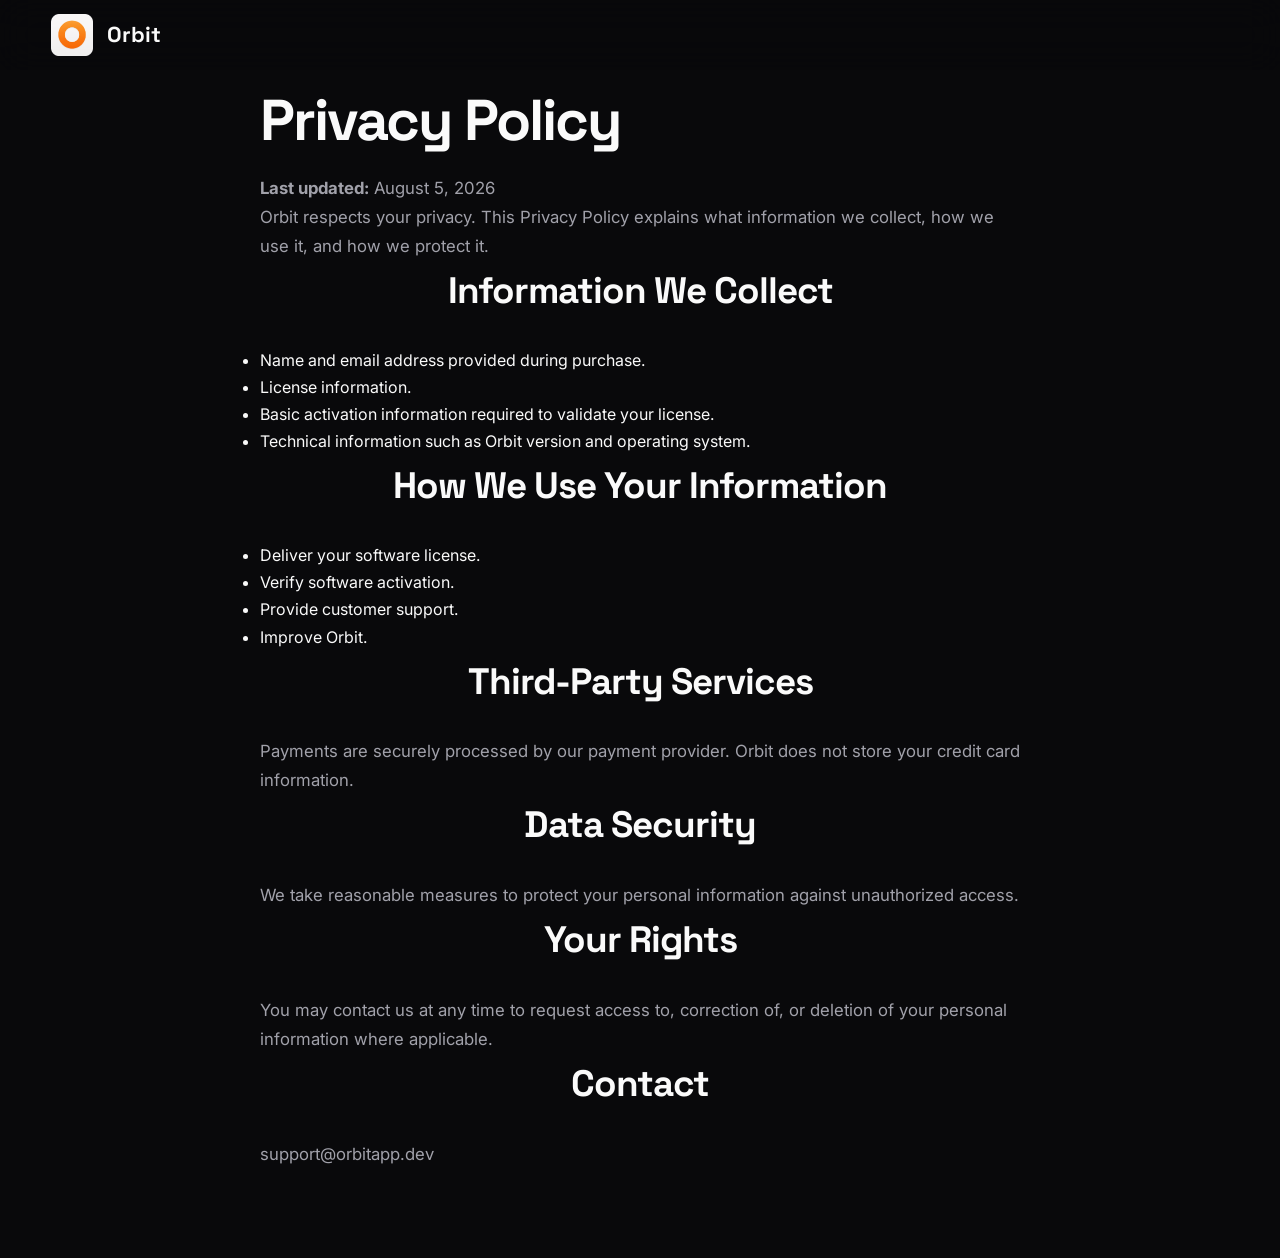
==== web/privacy.html @ 4beafddc "Create privacy.html" ====
<!DOCTYPE html>
<html lang="en">
<head>
    <meta charset="UTF-8">
    <meta name="viewport" content="width=device-width, initial-scale=1.0">
    <title>Privacy Policy • Orbit</title>

    <link rel="stylesheet" href="style.css">
</head>

<body>

<header>
    <div class="container nav">
        <a href="index.html" class="logo">
            <img src="assets/icon/app_icon.png" alt="Orbit">
            <span>Orbit</span>
        </a>
    </div>
</header>

<section class="page">
<div class="container narrow">

<h1>Privacy Policy</h1>

<p><strong>Last updated:</strong> August 5, 2026</p>

<p>
Orbit respects your privacy. This Privacy Policy explains what information we collect,
how we use it, and how we protect it.
</p>

<h2>Information We Collect</h2>

<ul>
<li>Name and email address provided during purchase.</li>
<li>License information.</li>
<li>Basic activation information required to validate your license.</li>
<li>Technical information such as Orbit version and operating system.</li>
</ul>

<h2>How We Use Your Information</h2>

<ul>
<li>Deliver your software license.</li>
<li>Verify software activation.</li>
<li>Provide customer support.</li>
<li>Improve Orbit.</li>
</ul>

<h2>Third-Party Services</h2>

<p>
Payments are securely processed by our payment provider.
Orbit does not store your credit card information.
</p>

<h2>Data Security</h2>

<p>
We take reasonable measures to protect your personal information against unauthorized access.
</p>

<h2>Your Rights</h2>

<p>
You may contact us at any time to request access to, correction of, or deletion of your personal information where applicable.
</p>

<h2>Contact</h2>

<p>
support@orbitapp.dev
</p>

</div>
</section>

</body>
</html>
---- web/style.css ----
/* ========================================== Orbit Website ========================================== */
 @import url('https://fonts.googleapis.com/css2?family=Inter:wght@400;500;600;700;800&family=Space+Grotesk:wght@500;700&display=swap');
 :root{
	 --bg:#09090B;
	 --surface:#111216;
	 --border:#23242B;
	 --text:#FAFAFA;
	 --muted:#A1A1AA;
	 --primary:#4F8CFF;
	 --primaryHover:#6CA2FF;
	 --max-width:1180px;
	 --radius:18px;
}
/* ========================================== */
 *{
	 margin:0;
	 padding:0;
	 box-sizing:border-box;
}
 html{
	 scroll-behavior:smooth;
}
 body{
	 background:var(--bg);
	 color:var(--text);
	 font-family:Inter,sans-serif;
	 line-height:1.7;
	 -webkit-font-smoothing:antialiased;
}
 img{
	 display:block;
	 max-width:100%;
}
 a{
	 color:inherit;
	 text-decoration:none;
}
/* ========================================== */
 .container{
	 width:min(92%,var(--max-width));
	 margin:auto;
}
 .narrow{
	 max-width:760px;
}
/* ========================================== */
 section{
	 padding:90px 0;
}
/* ========================================== SCROLL ANIMATION ========================================== */
 .fade{
	 opacity:0;
	 transform:translateY(30px);
	 transition:opacity .6s ease, transform .6s ease;
}
 .fade.show{
	 opacity:1;
	 transform:translateY(0);
}
 @media (prefers-reduced-motion: reduce){
	 .fade{
		 opacity:1;
		 transform:none;
		 transition:none;
	}
}
/* ========================================== */
 h1{
	 font-family:"Space Grotesk",sans-serif;
	 font-size:3.6rem;
	 line-height:1.05;
	 font-weight:700;
	 letter-spacing:-2px;
	 margin-bottom:24px;
}
 h2{
	 font-family:"Space Grotesk",sans-serif;
	 font-size:2.3rem;
	 margin-bottom:24px;
	 text-align:center;
	 letter-spacing:-1px;
}
 h3{
	 font-size:1.3rem;
	 margin-bottom:14px;
}
  p{
	 color:var(--muted);
	 font-size:1.05rem;
}
/* ========================================== HEADER ========================================== */
 header{
	 position:fixed;
	 top:0;
	 width:100%;
	 z-index:999;
	 backdrop-filter:blur(18px);
	 background:rgba(9,9,11,.55);
	 transition:.3s;
}
 header.scrolled{
	 background:rgba(9,9,11,.92);
	 border-bottom:1px solid rgba(255,255,255,.05);
}
  .nav{
	 height:70px;
	 display:flex;
	 align-items:center;
	 justify-content:space-between;
}
 .logo{
	 display:flex;
	 align-items:center;
	 gap:14px;
}
 .logo img{
	 width:42px;
}
 .logo span{
	 font-family:"Space Grotesk";
	 font-size:1.35rem;
	 font-weight:700;
}
 nav{
	 display:flex;
	 gap:34px;
}
 nav a{
	 color:var(--muted);
	 transition:.25s;
	 font-weight:500;
}
 nav a:hover{
	 color:white;
}
/* ========================================== HERO ========================================== */
  .hero{
	 padding-top:130px;
	 text-align:left;
}
  .hero h1{
	 max-width:900px;
	 margin:0px;
     font-size:3.1rem;
}
  .hero p{
	 max-width:720px;
	 margin: 18px 0px 32px;
	 font-size:1.2rem;
}
  .hero-buttons{
	 display:flex;
	 justify-content:left;
	 gap:16px;
	 margin-bottom:48px;
}
 .hero-image{
	 border-radius:22px;
	 border:1px solid var(--border);
	 box-shadow: 0 40px 90px rgba(0,0,0,.45);
}
/* ========================================== BUTTONS ========================================== */
  .btn{
	 display:inline-flex;
	 align-items:center;
	 justify-content:center;
	 padding: 13px 24px;
	 border-radius:999px;
	 transition:.25s;
	 font-weight:600;
}
 .btn-primary{
	 background:var(--primary);
	 color:white;
}
 .btn-primary:hover{
	 background:var(--primaryHover);
	 transform:translateY(-2px);
}
 .btn-secondary{
	 border:1px solid var(--border);
}
 .btn-secondary:hover{
	 background:rgba(255,255,255,.04);
}
/* ========================================== INSPIRED BY GAMES ========================================== */
 .games{
	 text-align:center;
}
 .games h2{
	 margin-bottom:20px;
}
 .games p{
	 max-width:760px;
	 margin:0 auto 24px;
}
 .game-demo{
	 margin:40px auto;
	 border-radius:22px;
	 border:1px solid var(--border);
	 overflow:hidden;
	 box-shadow: 0 35px 80px rgba(0,0,0,.45);
}
  .caption{
	 font-size:.95rem;
	 color:#7C7C85;
	 margin-top:-10px;
}
/* ========================================== PRODUCT SHOWCASE ========================================== */
  .showcase{
	 padding:100px 0;
}
  .showcase-item{
	 display:grid;
	 grid-template-columns: 1.2fr .8fr;
	 gap:60px;
	 align-items:center;
	 margin-bottom:100px;
}
 .showcase-item.reverse{
	 grid-template-columns: .8fr 1.2fr;
}
 .showcase-item.reverse .text{
	 order:1;
}
 .showcase-item.reverse .image{
	 order:2;
}
 .image{
	 position:relative;
}
 .image img{
	 width:100%;
	 border-radius:22px;
	 border:1px solid var(--border);
	 box-shadow: 0 40px 90px rgba(0,0,0,.45);
	 transition:.4s;
}
 .image img:hover{
	 transform:translateY(-8px);
}
 .text{
	 max-width:420px;
}
  .text span{
	 display:inline-block;
	 color:#7DAFFF;
	 font-size:.95rem;
	 margin-bottom:14px;
	 letter-spacing:.15em;
	 text-transform:uppercase;
}
  .text h3{
	 font-family:"Space Grotesk";
	 font-size:1.7rem;
	 line-height:1.15;
	 margin-bottom:16px;
}
  .text p{
	 font-size:1rem;
}
/* ========================================== CONTROLS ========================================== */
  .controls{
	 padding-top:30px;
}
 .controls table{
	 width:100%;
	 border-collapse:collapse;
	 margin-top:32px;
}
 .controls th{
	 text-align:left;
	 padding:16px;
	 color:white;
	 font-weight:600;
	 border-bottom:1px solid var(--border);
}
 .controls td{
	 padding:16px;
	 color:var(--muted);
	 border-bottom:1px solid var(--border);
}
 .controls tr{
	 transition:.25s;
}
 .controls tr:hover{
	 background:rgba(255,255,255,.02);
}
/* ========================================== SECTION TITLE ========================================== */
  .section-title{
	 max-width:760px;
	 margin:0 auto 50px;
	 text-align:center;
}
 .section-title h2{
	 margin-bottom:16px;
}
 .section-title p{
	 font-size:1.05rem;
}
/* ========================================== IMAGE EFFECT ========================================== */
 .image::after{
	 content:"";
	 position:absolute;
	 inset:0;
	 border-radius:22px;
	 pointer-events:none;
	 box-shadow: inset 0 0 0 1px rgba(255,255,255,.03);
}
/* ========================================== RESPONSIVE (Showcase) ========================================== */
 @media(max-width:950px){
	 .showcase-item, .showcase-item.reverse{
		 grid-template-columns:1fr;
		 gap:36px;
		 margin-bottom:80px;
	}
	 .showcase-item.reverse .text, .showcase-item.reverse .image{
		 order:unset;
	}
	 .text{
		 max-width:100%;
		 text-align:center;
		 margin:auto;
	}
}
/* ========================================== PRICING ========================================== */
 .pricing{
	 position:relative;
	 text-align:center;
	 overflow:hidden;
}
 .pricing::before{
	 content:"";
	 position:absolute;
	 top:-200px;
	 left:50%;
	 transform:translateX(-50%);
	 width:720px;
	 height:720px;
	 background:radial-gradient(circle, rgba(79,140,255,.14), transparent 60%);
	 pointer-events:none;
}
 .eyebrow{
	 display:inline-block;
	 color:#7DAFFF;
	 font-size:.95rem;
	 letter-spacing:.15em;
	 text-transform:uppercase;
	 margin-bottom:18px;
}
 .price-card{
	 position:relative;
	 max-width:480px;
	 margin:0 auto;
	 padding:40px 36px;
	 background:linear-gradient(180deg, rgba(255,255,255,.04), rgba(255,255,255,0));
	 border:1px solid var(--border);
	 border-radius:var(--radius);
	 text-align:center;
	 box-shadow: 0 30px 70px rgba(0,0,0,.4);
	 transition:.3s;
}
 .price-card:hover{
	 transform:translateY(-4px);
	 border-color:rgba(79,140,255,.45);
}
 .badge{
	 display:inline-block;
	 padding:6px 14px;
	 background:rgba(79,140,255,.12);
	 color:#7DAFFF;
	 border:1px solid rgba(79,140,255,.3);
	 border-radius:999px;
	 font-size:.85rem;
	 font-weight:600;
	 letter-spacing:.05em;
	 text-transform:uppercase;
	 margin-bottom:24px;
}
 .price-name{
	 font-family:"Space Grotesk",sans-serif;
	 font-size:1.5rem;
	 font-weight:700;
	 margin-bottom:10px;
}
 .price{
	 display:flex;
	 align-items:baseline;
	 justify-content:center;
	 gap:6px;
	 margin-bottom:12px;
}
 .currency{
	 font-size:1.6rem;
	 color:var(--muted);
	 font-weight:600;
}
 .amount{
	 font-family:"Space Grotesk",sans-serif;
	 font-size:4rem;
	 font-weight:700;
	 line-height:1;
	 letter-spacing:-2px;
}
 .per{
	 color:var(--muted);
	 font-size:1rem;
}
 .price-desc{
	 margin-bottom:30px;
}
 .price-features{
	 list-style:none;
	 text-align:left;
	 margin-bottom:30px;
}
 .price-features li{
	 display:flex;
	 align-items:center;
	 gap:12px;
	 padding:9px 0;
	 color:var(--text);
	 border-bottom:1px solid rgba(255,255,255,.05);
}
 .price-features li:last-child{
	 border-bottom:none;
}
 .check{
	 display:inline-flex;
	 align-items:center;
	 justify-content:center;
	 width:22px;
	 height:22px;
	 border-radius:50%;
	 background:rgba(79,140,255,.15);
	 color:#7DAFFF;
	 font-size:.8rem;
	 font-weight:700;
	 flex-shrink:0;
}
 .price-card .btn{
	 width:100%;
}
 .guarantee{
	 font-size:.9rem;
	 margin-top:16px;
	 color:#7C7C85;
}
/* ========================================== FOOTER ========================================== */
 footer{
	 border-top:1px solid var(--border);
	 background:rgba(255,255,255,.02);
}
 .footer-top{
	 display:grid;
	 grid-template-columns: 1.5fr 1fr 1fr;
	 gap:60px;
	 padding:48px 0 36px;
}
 .footer-brand p{
	 max-width:280px;
	 margin-top:16px;
	 font-size:1rem;
}
 .footer-col{
	 display:flex;
	 flex-direction:column;
	 gap:14px;
}
 .footer-col h4{
	 font-size:.95rem;
	 letter-spacing:.1em;
	 text-transform:uppercase;
	 color:var(--text);
	 margin-bottom:6px;
}
 .footer-col a{
	 color:var(--muted);
	 font-size:.98rem;
	 transition:.25s;
	 width:fit-content;
}
 .footer-col a:hover{
	 color:white;
}
 .footer-bottom{
	 display:flex;
	 align-items:center;
	 justify-content:space-between;
	 gap:20px;
	 padding:20px 0;
	 border-top:1px solid var(--border);
}
 .footer-bottom p{
	 font-size:.9rem;
}
 @media(max-width:950px){
	 .footer-top{
		 grid-template-columns:1fr;
		 gap:36px;
	}
	 .footer-bottom{
		 flex-direction:column;
		 text-align:center;
	}
}
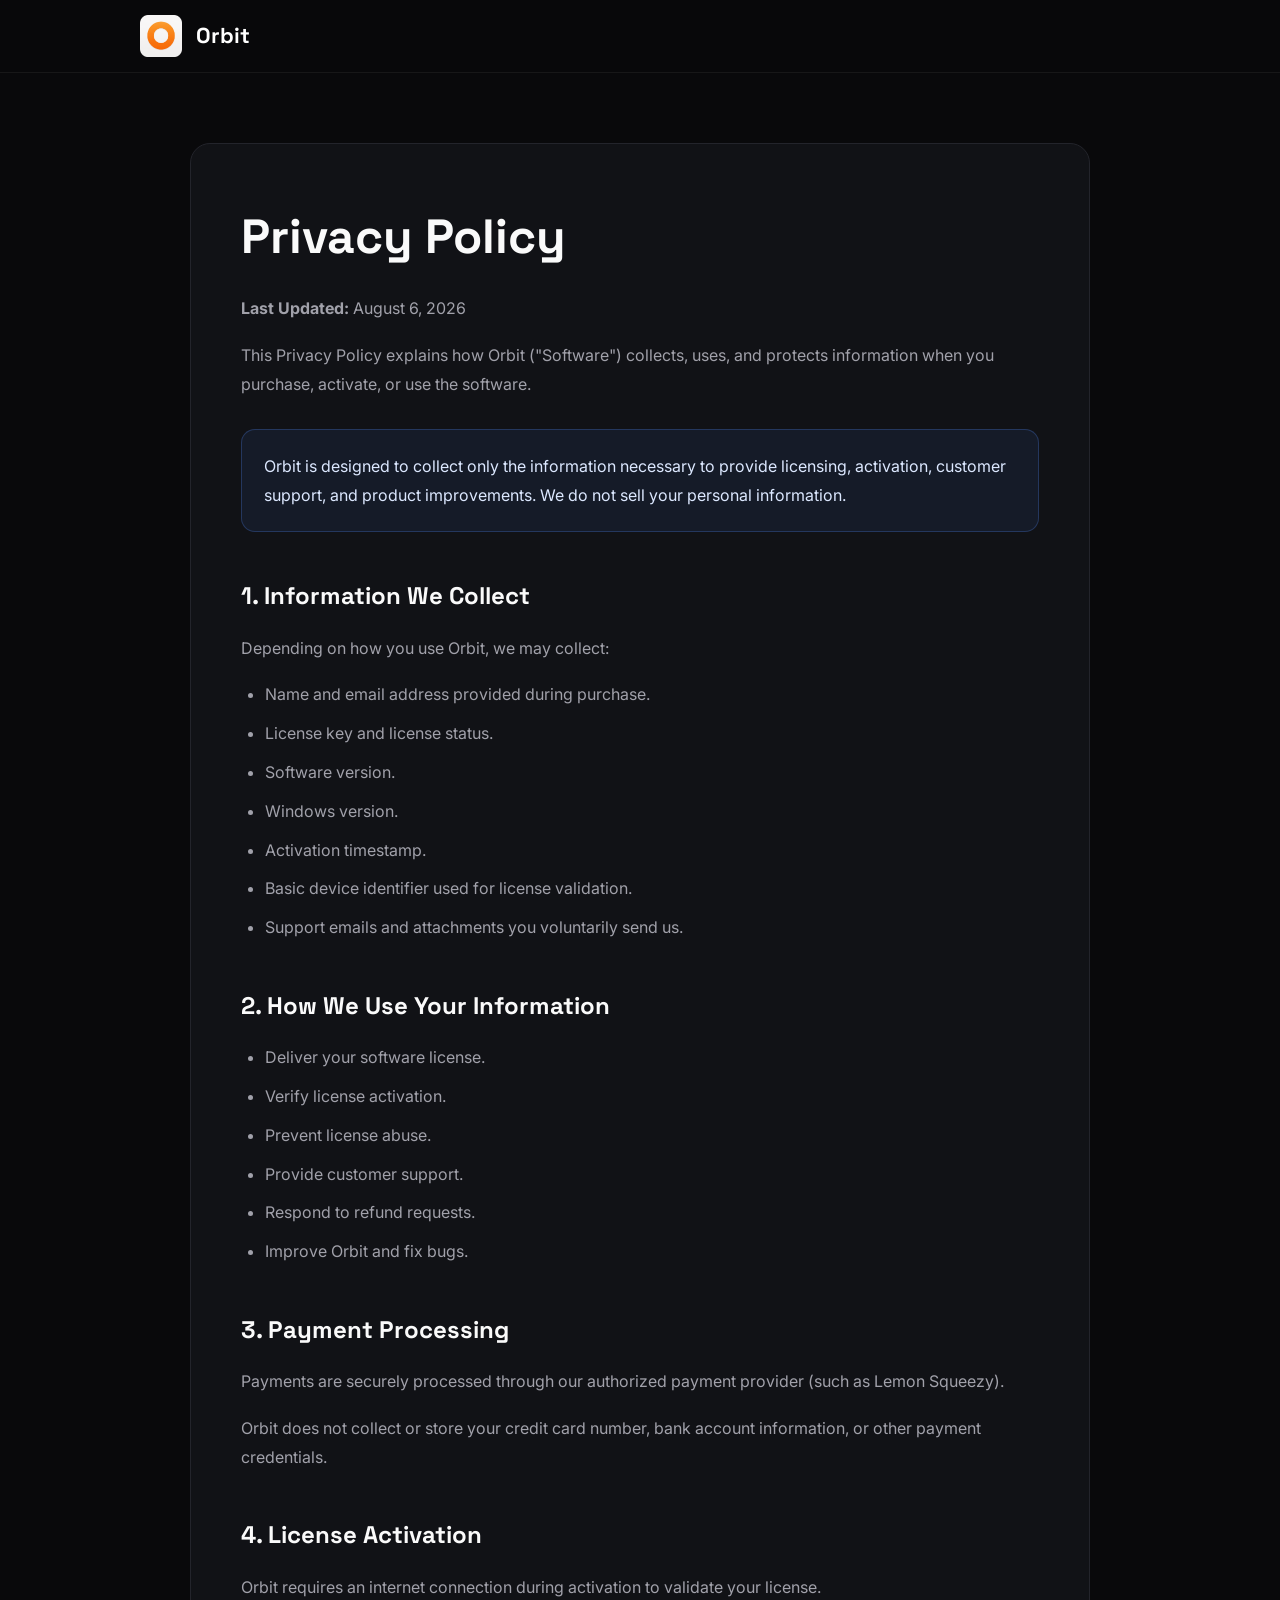
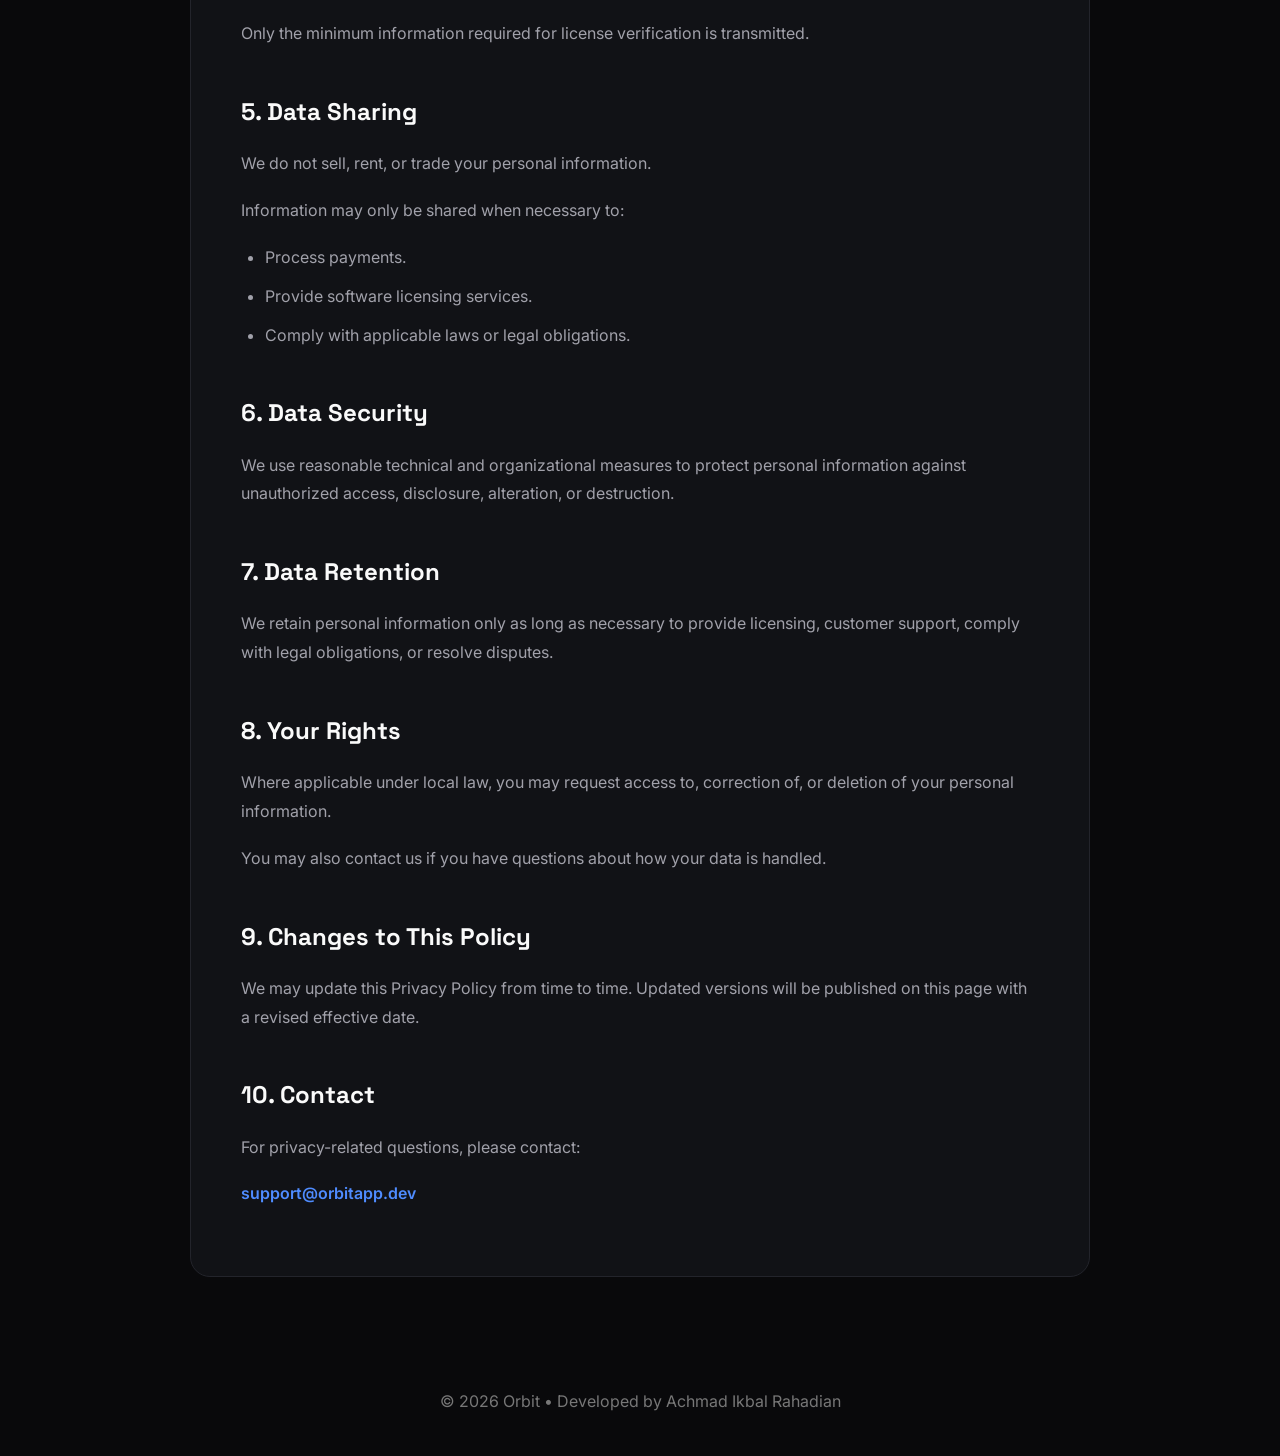
==== commit 0c90ee31: "Update privacy.html" ====
--- a/web/privacy.html
+++ b/web/privacy.html
@@ -1,81 +1,213 @@
 <!DOCTYPE html>
 <html lang="en">
+
 <head>
-    <meta charset="UTF-8">
-    <meta name="viewport" content="width=device-width, initial-scale=1.0">
-    <title>Privacy Policy • Orbit</title>
-
-    <link rel="stylesheet" href="style.css">
+	<meta charset="UTF-8">
+	<meta name="viewport" content="width=device-width, initial-scale=1.0">
+	<title>Privacy Policy • Orbit</title>
+	<style>
+	@import url('https://fonts.googleapis.com/css2?family=Inter:wght@400;500;600;700&family=Space+Grotesk:wght@600;700&display=swap');
+	:root {
+		--bg: #09090B;
+		--surface: #111216;
+		--border: #23242B;
+		--text: #FAFAFA;
+		--muted: #A1A1AA;
+		--primary: #4F8CFF;
+	}
+	
+	* {
+		margin: 0;
+		padding: 0;
+		box-sizing: border-box;
+	}
+	
+	body {
+		background: var(--bg);
+		color: var(--text);
+		font-family: Inter, sans-serif;
+		line-height: 1.8;
+	}
+	
+	header {
+		position: sticky;
+		top: 0;
+		backdrop-filter: blur(18px);
+		background: rgba(9, 9, 11, .85);
+		border-bottom: 1px solid rgba(255, 255, 255, .06);
+	}
+	
+	.container {
+		width: min(92%, 1000px);
+		margin: auto;
+	}
+	
+	.nav {
+		height: 72px;
+		display: flex;
+		align-items: center;
+	}
+	
+	.logo {
+		display: flex;
+		align-items: center;
+		gap: 14px;
+		color: white;
+		text-decoration: none;
+	}
+	
+	.logo img {
+		width: 42px;
+	}
+	
+	.logo span {
+		font-family: "Space Grotesk";
+		font-size: 1.35rem;
+		font-weight: 700;
+	}
+	
+	main {
+		padding: 70px 20px;
+	}
+	
+	.card {
+		max-width: 900px;
+		margin: auto;
+		background: var(--surface);
+		border: 1px solid var(--border);
+		border-radius: 20px;
+		padding: 50px;
+	}
+	
+	h1 {
+		font-family: "Space Grotesk";
+		font-size: 3rem;
+		margin-bottom: 14px;
+	}
+	
+	h2 {
+		font-family: "Space Grotesk";
+		margin-top: 42px;
+		margin-bottom: 16px;
+	}
+	
+	p {
+		color: var(--muted);
+		margin-bottom: 18px;
+	}
+	
+	ul {
+		margin-left: 24px;
+	}
+	
+	li {
+		color: var(--muted);
+		margin-bottom: 10px;
+	}
+	
+	.notice {
+		background: rgba(79, 140, 255, .08);
+		border: 1px solid rgba(79, 140, 255, .25);
+		border-radius: 14px;
+		padding: 22px;
+		margin: 30px 0;
+	}
+	
+	.notice p {
+		margin: 0;
+		color: #dce8ff;
+	}
+	
+	.email {
+		color: var(--primary);
+		text-decoration: none;
+		font-weight: 600;
+	}
+	
+	footer {
+		text-align: center;
+		padding: 40px;
+		color: #777;
+	}
+	
+	@media(max-width:768px) {
+		.card {
+			padding: 30px 24px;
+		}
+		h1 {
+			font-size: 2.2rem;
+		}
+	}
+	</style>
 </head>
 
 <body>
-
-<header>
-    <div class="container nav">
-        <a href="index.html" class="logo">
-            <img src="assets/icon/app_icon.png" alt="Orbit">
-            <span>Orbit</span>
-        </a>
-    </div>
-</header>
-
-<section class="page">
-<div class="container narrow">
-
-<h1>Privacy Policy</h1>
-
-<p><strong>Last updated:</strong> August 5, 2026</p>
-
-<p>
-Orbit respects your privacy. This Privacy Policy explains what information we collect,
-how we use it, and how we protect it.
-</p>
-
-<h2>Information We Collect</h2>
-
-<ul>
-<li>Name and email address provided during purchase.</li>
-<li>License information.</li>
-<li>Basic activation information required to validate your license.</li>
-<li>Technical information such as Orbit version and operating system.</li>
-</ul>
-
-<h2>How We Use Your Information</h2>
-
-<ul>
-<li>Deliver your software license.</li>
-<li>Verify software activation.</li>
-<li>Provide customer support.</li>
-<li>Improve Orbit.</li>
-</ul>
-
-<h2>Third-Party Services</h2>
-
-<p>
-Payments are securely processed by our payment provider.
-Orbit does not store your credit card information.
-</p>
-
-<h2>Data Security</h2>
-
-<p>
-We take reasonable measures to protect your personal information against unauthorized access.
-</p>
-
-<h2>Your Rights</h2>
-
-<p>
-You may contact us at any time to request access to, correction of, or deletion of your personal information where applicable.
-</p>
-
-<h2>Contact</h2>
-
-<p>
+	<header>
+		<div class="container nav">
+			<a href="index.html" class="logo"> <img src="assets/icon/app_icon.png" alt="Orbit"> <span>Orbit</span> </a>
+		</div>
+	</header>
+	<main>
+		<div class="card">
+			<h1>Privacy Policy</h1>
+			<p><strong>Last Updated:</strong> August 6, 2026</p>
+			<p> This Privacy Policy explains how Orbit ("Software") collects, uses, and protects information when you purchase, activate, or use the software. </p>
+			<div class="notice">
+				<p> Orbit is designed to collect only the information necessary to provide licensing, activation, customer support, and product improvements. We do not sell your personal information. </p>
+			</div>
+			<h2>1. Information We Collect</h2>
+			<p>Depending on how you use Orbit, we may collect:</p>
+			<ul>
+				<li>Name and email address provided during purchase.</li>
+				<li>License key and license status.</li>
+				<li>Software version.</li>
+				<li>Windows version.</li>
+				<li>Activation timestamp.</li>
+				<li>Basic device identifier used for license validation.</li>
+				<li>Support emails and attachments you voluntarily send us.</li>
+			</ul>
+			<h2>2. How We Use Your Information</h2>
+			<ul>
+				<li>Deliver your software license.</li>
+				<li>Verify license activation.</li>
+				<li>Prevent license abuse.</li>
+				<li>Provide customer support.</li>
+				<li>Respond to refund requests.</li>
+				<li>Improve Orbit and fix bugs.</li>
+			</ul>
+			<h2>3. Payment Processing</h2>
+			<p> Payments are securely processed through our authorized payment provider (such as Lemon Squeezy). </p>
+			<p> Orbit does not collect or store your credit card number, bank account information, or other payment credentials. </p>
+			<h2>4. License Activation</h2>
+			<p> Orbit requires an internet connection during activation to validate your license. </p>
+			<p> Only the minimum information required for license verification is transmitted. </p>
+			<h2>5. Data Sharing</h2>
+			<p> We do not sell, rent, or trade your personal information. </p>
+			<p> Information may only be shared when necessary to: </p>
+			<ul>
+				<li>Process payments.</li>
+				<li>Provide software licensing services.</li>
+				<li>Comply with applicable laws or legal obligations.</li>
+			</ul>
+			<h2>6. Data Security</h2>
+			<p> We use reasonable technical and organizational measures to protect personal information against unauthorized access, disclosure, alteration, or destruction. </p>
+			<h2>7. Data Retention</h2>
+			<p> We retain personal information only as long as necessary to provide licensing, customer support, comply with legal obligations, or resolve disputes. </p>
+			<h2>8. Your Rights</h2>
+			<p> Where applicable under local law, you may request access to, correction of, or deletion of your personal information. </p>
+			<p> You may also contact us if you have questions about how your data is handled. </p>
+			<h2>9. Changes to This Policy</h2>
+			<p> We may update this Privacy Policy from time to time. Updated versions will be published on this page with a revised effective date. </p>
+			<h2>10. Contact</h2>
+			<p> For privacy-related questions, please contact: </p>
+			<p> <a class="email" href="mailto:support@orbitapp.dev">
+
 support@orbitapp.dev
-</p>
-
-</div>
-</section>
-
+
+</a> </p>
+		</div>
+	</main>
+	<footer> © 2026 Orbit • Developed by Achmad Ikbal Rahadian </footer>
 </body>
+
 </html>
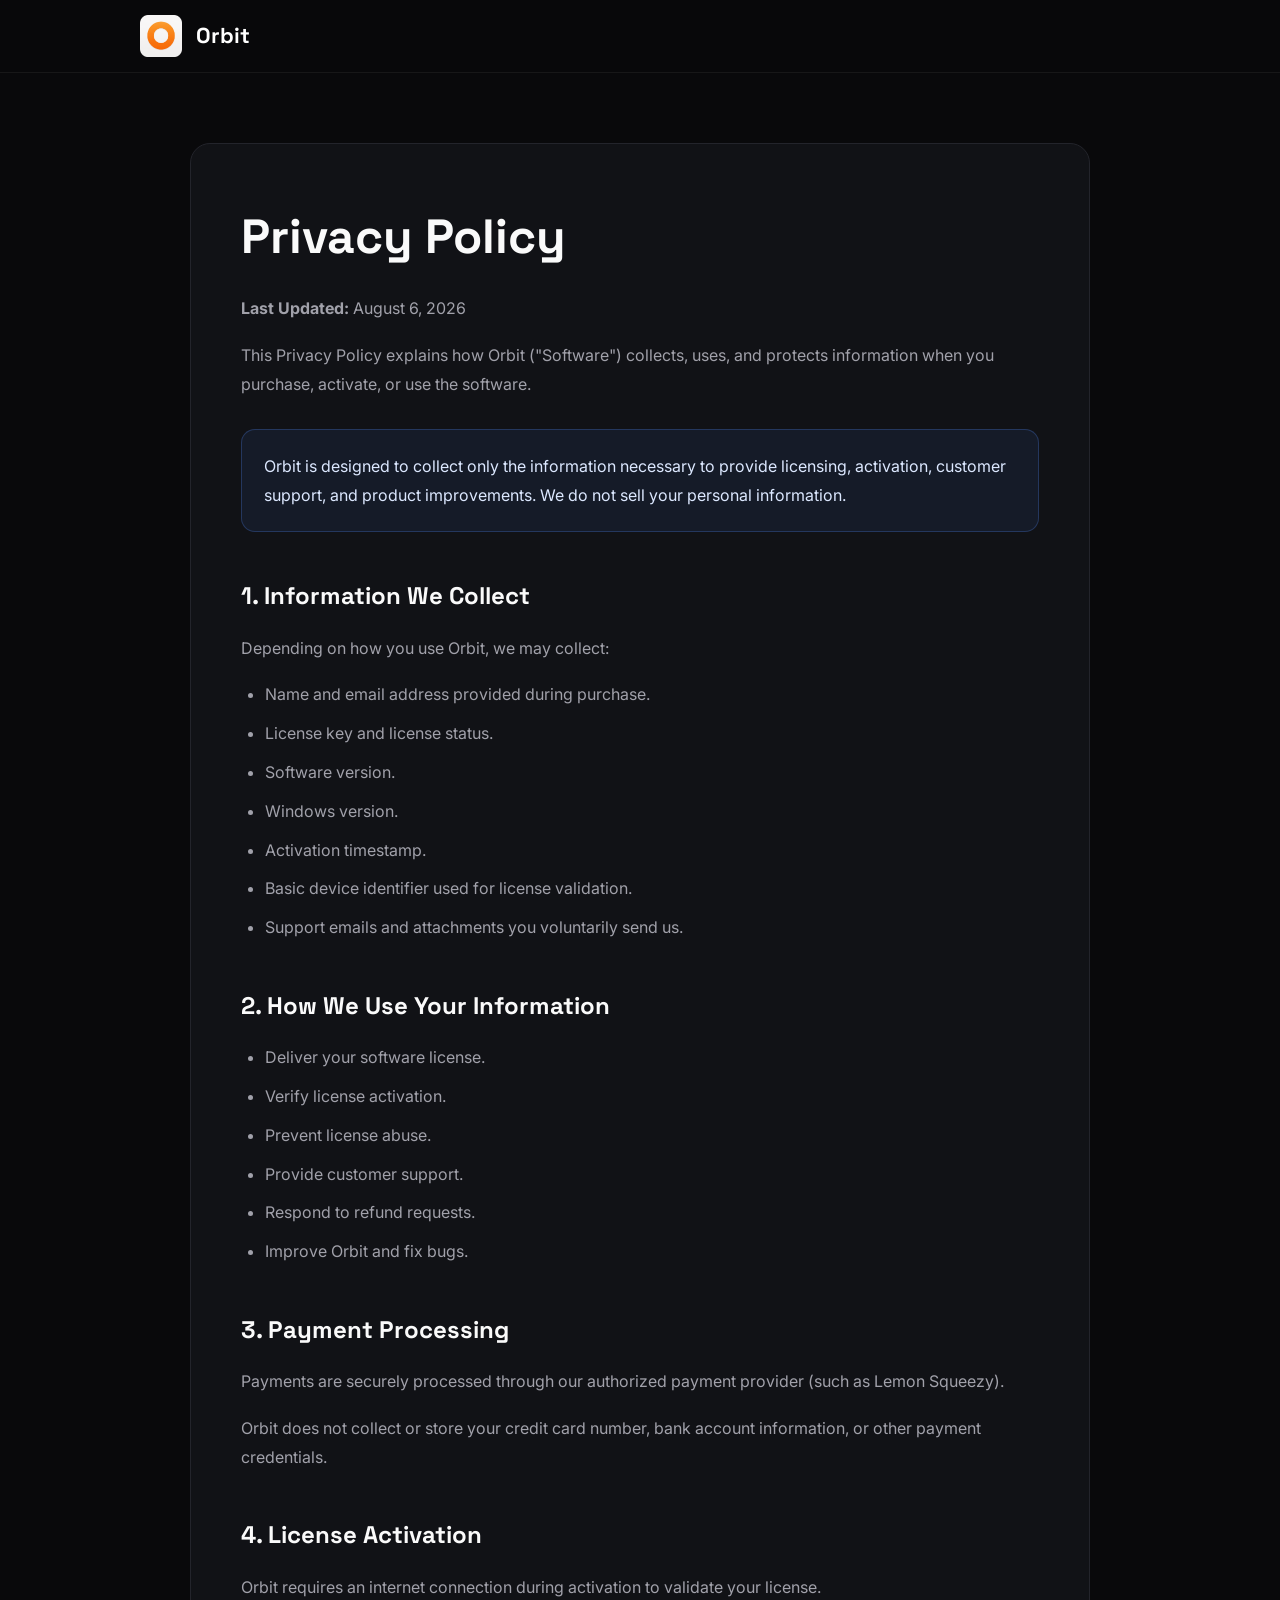
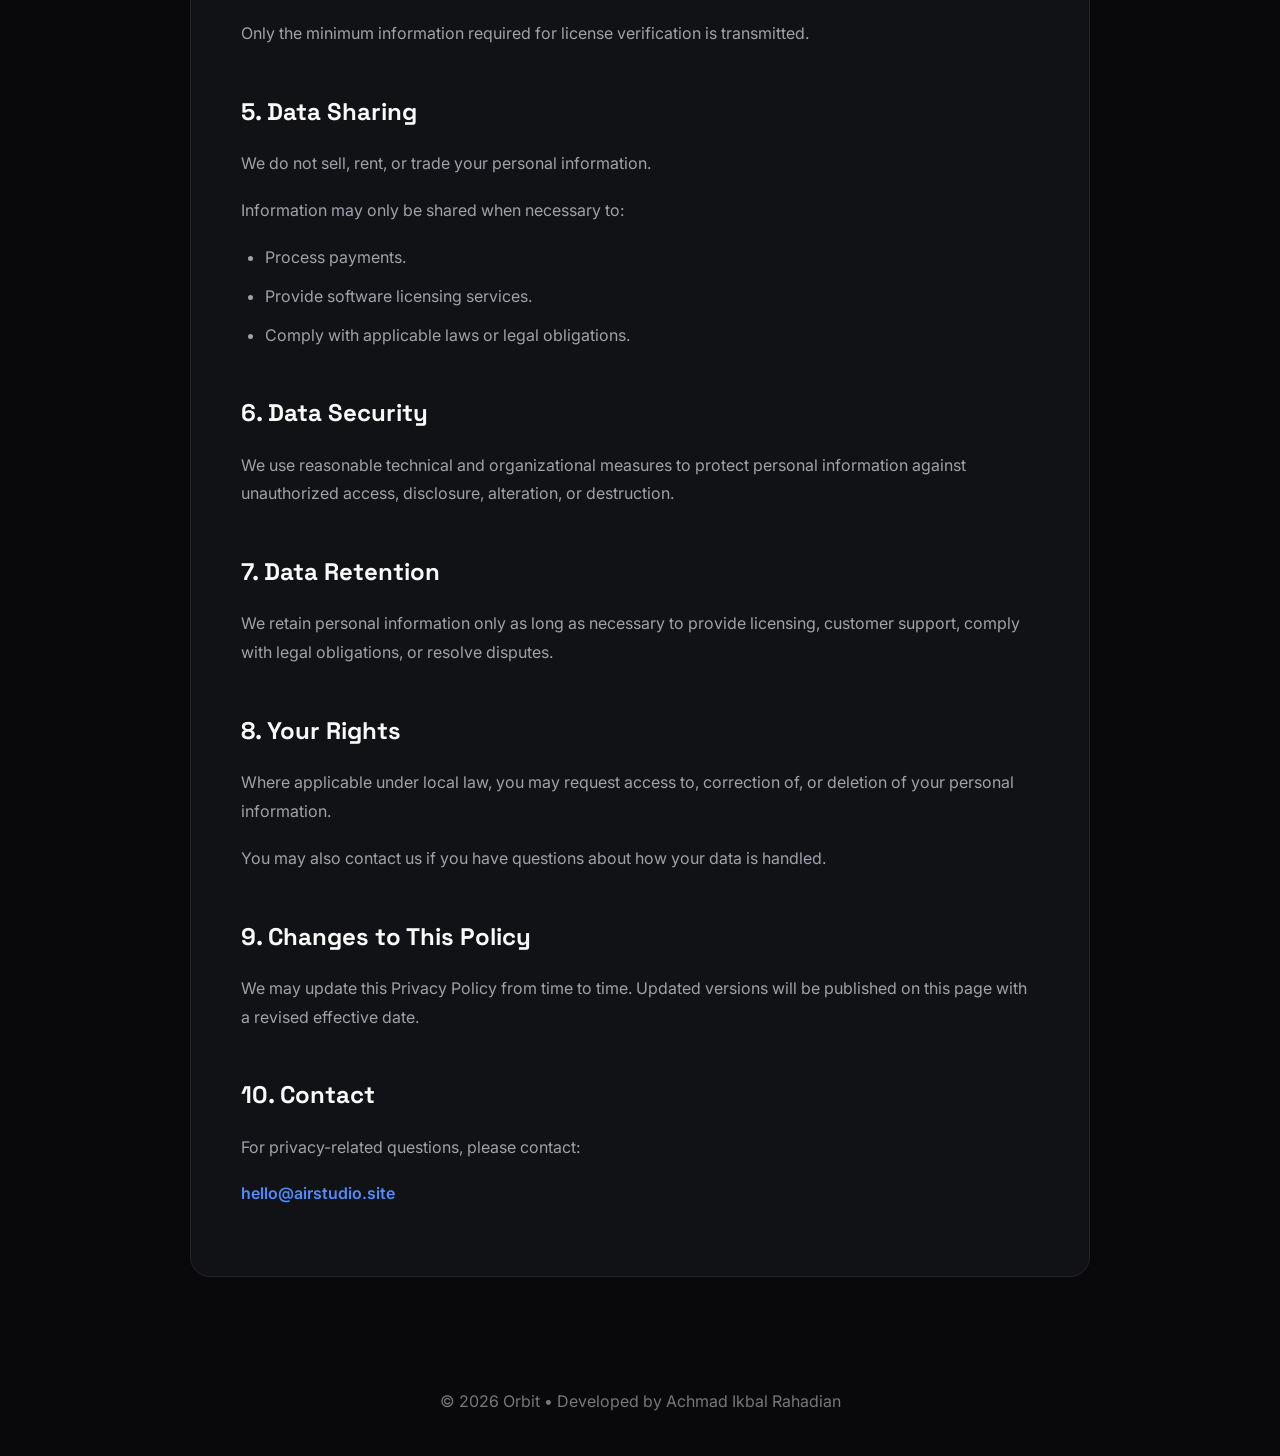
==== commit 6b2d0e96: "Update privacy.html" ====
--- a/web/privacy.html
+++ b/web/privacy.html
@@ -5,6 +5,7 @@
 	<meta charset="UTF-8">
 	<meta name="viewport" content="width=device-width, initial-scale=1.0">
 	<title>Privacy Policy • Orbit</title>
+	<link rel="icon" type="image/png" href="assets/icon/app_icon.png">
 	<style>
 	@import url('https://fonts.googleapis.com/css2?family=Inter:wght@400;500;600;700&family=Space+Grotesk:wght@600;700&display=swap');
 	:root {
@@ -200,9 +201,9 @@
 			<p> We may update this Privacy Policy from time to time. Updated versions will be published on this page with a revised effective date. </p>
 			<h2>10. Contact</h2>
 			<p> For privacy-related questions, please contact: </p>
-			<p> <a class="email" href="mailto:support@orbitapp.dev">
-
-support@orbitapp.dev
+			<p> <a class="email" href="mailto:hello@airstudio.site">
+
+hello@airstudio.site
 
 </a> </p>
 		</div>
